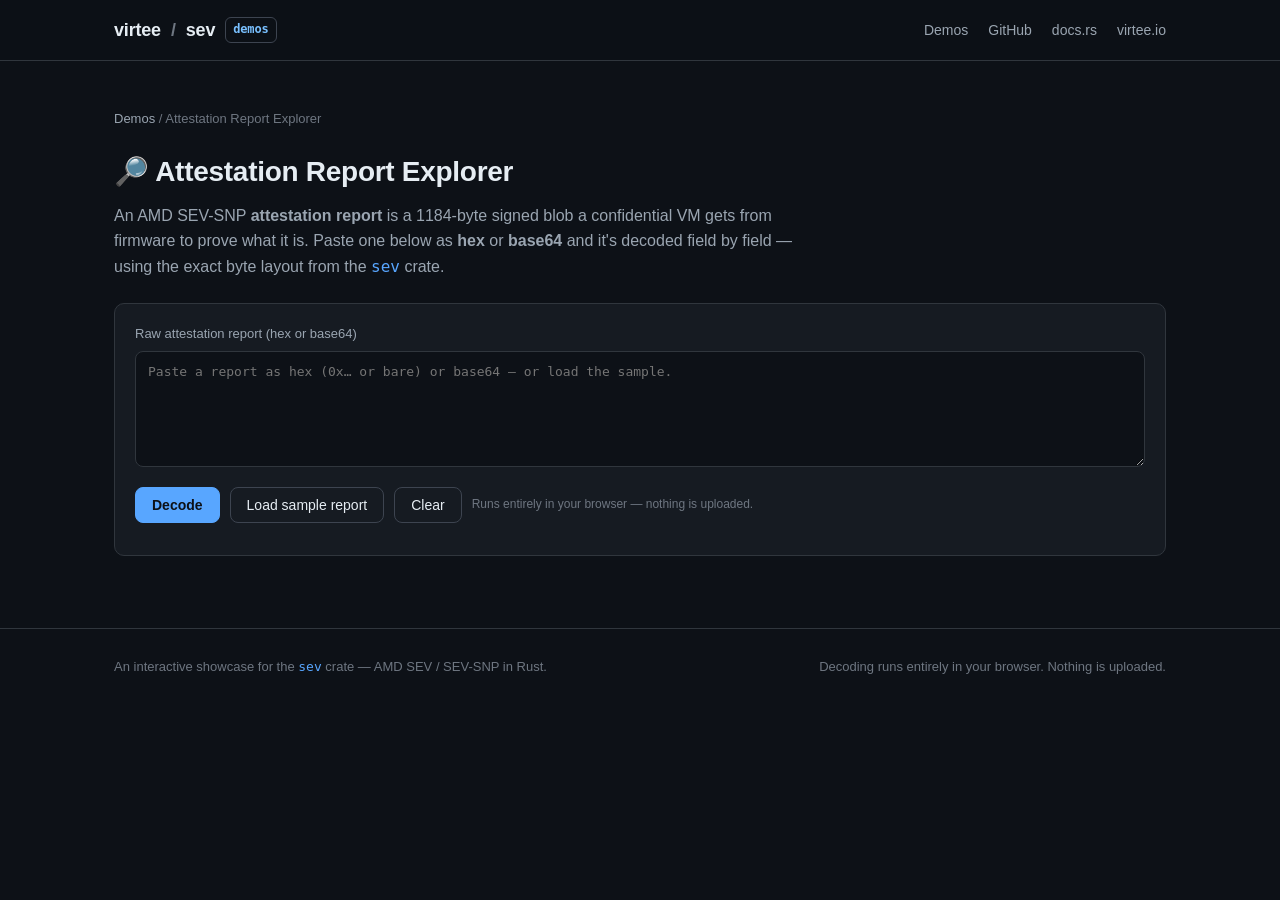
==== demos/attestation-explorer/index.html @ 141a54a8 "Add GitHub Pages site with attestation report explorer Scaffold an extensible static-site showcase f" ====
<!DOCTYPE html>
<html lang="en">
<head>
  <meta charset="utf-8" />
  <meta name="viewport" content="width=device-width, initial-scale=1" />
  <title>Attestation Report Explorer — virtee/sev</title>
  <meta name="description" content="Decode a raw AMD SEV-SNP attestation report in your browser — policy, TCB, measurement, and signing key." />
  <link rel="stylesheet" href="../../assets/css/site.css" />
  <link rel="stylesheet" href="./explorer.css" />
</head>
<body>
  <main class="site-main">
    <div class="crumb"><a href="../../index.html">Demos</a> / Attestation Report Explorer</div>

    <div class="explorer-head">
      <h1>🔎 Attestation Report Explorer</h1>
      <p>
        An AMD SEV-SNP <strong>attestation report</strong> is a 1184-byte signed blob a
        confidential VM gets from firmware to prove what it is. Paste one below as
        <strong>hex</strong> or <strong>base64</strong> and it's decoded field by field —
        using the exact byte layout from the
        <a href="https://github.com/virtee/sev"><code>sev</code></a> crate.
      </p>
    </div>

    <section class="panel">
      <label class="field-label" for="report-input">Raw attestation report (hex or base64)</label>
      <textarea id="report-input" rows="6" placeholder="Paste a report as hex (0x… or bare) or base64 — or load the sample."></textarea>
      <div class="toolbar">
        <button class="btn primary" id="parse-btn">Decode</button>
        <button class="btn" id="sample-btn">Load sample report</button>
        <button class="btn" id="clear-btn">Clear</button>
        <span class="hint">Runs entirely in your browser — nothing is uploaded.</span>
      </div>
      <div id="error" class="err" style="margin-top:12px"></div>
    </section>

    <div id="output"></div>
  </main>

  <script type="module" src="./explorer.js"></script>
</body>
</html>
---- assets/css/site.css ----
/* ===========================================================================
   virtee/sev interactive demos — shared stylesheet
   One design system for the landing page and every demo. Demos should only
   need demo-specific tweaks on top of this.
   =========================================================================== */

:root {
  /* palette */
  --bg:        #0d1117;
  --bg-elev:   #161b22;
  --bg-elev-2: #1c222b;
  --border:    #30363d;
  --border-hi: #3d4450;
  --text:      #e6edf3;
  --text-dim:  #9aa5b1;
  --text-mut:  #6e7681;
  --accent:    #58a6ff;
  --accent-2:  #79c0ff;
  --good:      #3fb950;
  --warn:      #d29922;
  --bad:       #f85149;
  --mono: ui-monospace, "SF Mono", "JetBrains Mono", "Fira Code", Menlo, Consolas, monospace;
  --sans: -apple-system, BlinkMacSystemFont, "Segoe UI", Roboto, Helvetica, Arial, sans-serif;
  --radius: 10px;
  --maxw: 1100px;
}

* { box-sizing: border-box; }

html { scroll-behavior: smooth; }

body {
  margin: 0;
  background: var(--bg);
  color: var(--text);
  font-family: var(--sans);
  line-height: 1.6;
  -webkit-font-smoothing: antialiased;
}

a { color: var(--accent); text-decoration: none; }
a:hover { text-decoration: underline; }

code, pre, .mono { font-family: var(--mono); }

/* ---- layout shell ---- */
.site-header {
  border-bottom: 1px solid var(--border);
  background: rgba(13, 17, 23, 0.85);
  backdrop-filter: blur(8px);
  position: sticky;
  top: 0;
  z-index: 10;
}
.site-header .inner,
.site-main,
.site-footer .inner {
  max-width: var(--maxw);
  margin: 0 auto;
  padding: 0 24px;
}
.site-header .inner {
  display: flex;
  align-items: center;
  gap: 18px;
  height: 60px;
}
.brand {
  font-weight: 700;
  font-size: 18px;
  color: var(--text);
  letter-spacing: -0.01em;
  display: flex;
  align-items: center;
  gap: 10px;
}
.brand .chip {
  font-family: var(--mono);
  font-size: 12px;
  color: var(--accent-2);
  border: 1px solid var(--border-hi);
  border-radius: 6px;
  padding: 2px 7px;
}
.site-header nav { margin-left: auto; display: flex; gap: 20px; font-size: 14px; }
.site-header nav a { color: var(--text-dim); }
.site-header nav a:hover { color: var(--text); text-decoration: none; }

.site-main { padding-top: 48px; padding-bottom: 72px; }

.site-footer {
  border-top: 1px solid var(--border);
  color: var(--text-mut);
  font-size: 13px;
  padding: 28px 0;
}
.site-footer .inner { display: flex; flex-wrap: wrap; gap: 16px; justify-content: space-between; }

/* ---- hero ---- */
.hero { margin-bottom: 56px; }
.hero h1 {
  font-size: clamp(32px, 5vw, 46px);
  line-height: 1.1;
  letter-spacing: -0.02em;
  margin: 0 0 16px;
}
.hero h1 .grad {
  background: linear-gradient(92deg, var(--accent) 0%, #a371f7 100%);
  -webkit-background-clip: text;
  background-clip: text;
  color: transparent;
}
.hero p.lead {
  font-size: 18px;
  color: var(--text-dim);
  max-width: 680px;
  margin: 0 0 24px;
}
.hero .cta { display: flex; gap: 12px; flex-wrap: wrap; }

/* ---- buttons ---- */
.btn {
  display: inline-flex;
  align-items: center;
  gap: 8px;
  font-family: var(--sans);
  font-size: 14px;
  font-weight: 500;
  padding: 9px 16px;
  border-radius: 8px;
  border: 1px solid var(--border-hi);
  background: var(--bg-elev);
  color: var(--text);
  cursor: pointer;
  transition: border-color .15s, background .15s;
}
.btn:hover { border-color: var(--accent); text-decoration: none; }
.btn.primary { background: var(--accent); border-color: var(--accent); color: #0d1117; font-weight: 600; }
.btn.primary:hover { background: var(--accent-2); }

/* ---- section heading ---- */
.section-head { margin: 0 0 24px; }
.section-head h2 { font-size: 24px; margin: 0 0 6px; letter-spacing: -0.01em; }
.section-head p { color: var(--text-dim); margin: 0; }

/* ---- demo card grid ---- */
.demo-grid {
  display: grid;
  grid-template-columns: repeat(auto-fill, minmax(300px, 1fr));
  gap: 18px;
}
.demo-card {
  position: relative;
  display: flex;
  flex-direction: column;
  border: 1px solid var(--border);
  border-radius: var(--radius);
  background: var(--bg-elev);
  padding: 22px;
  transition: border-color .15s, transform .15s;
}
.demo-card.live:hover { border-color: var(--accent); transform: translateY(-2px); }
.demo-card.live { cursor: pointer; }
.demo-card.soon { opacity: 0.62; }
.demo-card .icon { font-size: 26px; margin-bottom: 12px; }
.demo-card h3 { margin: 0 0 8px; font-size: 17px; }
.demo-card p { margin: 0 0 16px; color: var(--text-dim); font-size: 14px; flex: 1; }
.demo-card .tag {
  position: absolute; top: 16px; right: 16px;
  font-size: 11px; font-family: var(--mono);
  padding: 3px 8px; border-radius: 20px;
  border: 1px solid var(--border-hi); color: var(--text-mut);
}
.demo-card.live .tag  { color: var(--good); border-color: rgba(63,185,80,.4); }
.demo-card .card-link { font-size: 13px; color: var(--accent); font-weight: 500; }
.demo-card a::after { content: ""; position: absolute; inset: 0; }

/* ---- generic panels used inside demos ---- */
.panel {
  border: 1px solid var(--border);
  border-radius: var(--radius);
  background: var(--bg-elev);
  padding: 20px;
}
.panel + .panel { margin-top: 18px; }

label.field-label { display: block; font-size: 13px; color: var(--text-dim); margin-bottom: 6px; }

textarea, input[type=text] {
  width: 100%;
  background: var(--bg);
  border: 1px solid var(--border);
  border-radius: 8px;
  color: var(--text);
  font-family: var(--mono);
  font-size: 13px;
  padding: 12px;
  resize: vertical;
}
textarea:focus, input:focus { outline: none; border-color: var(--accent); }

.toolbar { display: flex; gap: 10px; flex-wrap: wrap; margin-top: 12px; align-items: center; }

.hint { font-size: 12px; color: var(--text-mut); }
.err  { color: var(--bad); font-size: 13px; font-family: var(--mono); }

/* breadcrumb for demo pages */
.crumb { font-size: 13px; color: var(--text-mut); margin-bottom: 20px; }
.crumb a { color: var(--text-dim); }
---- demos/attestation-explorer/explorer.css ----
/* Attestation explorer — demo-specific styling on top of site.css */

.explorer-head h1 { font-size: 28px; margin: 0 0 8px; letter-spacing: -0.01em; }
.explorer-head p { color: var(--text-dim); margin: 0 0 24px; max-width: 720px; }

.result-groups {
  display: grid;
  grid-template-columns: repeat(auto-fit, minmax(340px, 1fr));
  gap: 18px;
  margin-top: 24px;
}
.group {
  border: 1px solid var(--border);
  border-radius: var(--radius);
  background: var(--bg-elev);
  overflow: hidden;
}
.group > h3 {
  margin: 0;
  font-size: 14px;
  padding: 12px 16px;
  border-bottom: 1px solid var(--border);
  background: var(--bg-elev-2);
  color: var(--text);
  display: flex;
  align-items: center;
  gap: 8px;
}
.group > h3 .badge {
  margin-left: auto;
  font-family: var(--mono);
  font-size: 11px;
  font-weight: 400;
  color: var(--accent-2);
  border: 1px solid var(--border-hi);
  border-radius: 20px;
  padding: 2px 8px;
}

/* key/value rows */
.kv { display: grid; grid-template-columns: 150px 1fr; }
.kv > div { padding: 8px 16px; border-bottom: 1px solid var(--border); font-size: 13px; }
.kv > div:nth-child(odd) { color: var(--text-dim); }
.kv > div:nth-child(even) { font-family: var(--mono); word-break: break-word; }
.kv > div:nth-last-child(-n+2) { border-bottom: none; }

/* flag chips */
.flags { display: flex; flex-wrap: wrap; gap: 6px; padding: 12px 16px; }
.flag {
  font-size: 12px; font-family: var(--mono);
  padding: 3px 9px; border-radius: 20px;
  border: 1px solid var(--border-hi);
}
.flag.on  { color: var(--good); border-color: rgba(63,185,80,.4);  background: rgba(63,185,80,.08); }
.flag.off { color: var(--text-mut); }
.flag .v { opacity: .7; }

/* hex blocks with copy */
.hexblock { padding: 12px 16px; }
.hexblock .hexrow { display: flex; align-items: center; gap: 10px; }
.hex {
  font-family: var(--mono); font-size: 12px; color: var(--accent-2);
  background: var(--bg); border: 1px solid var(--border); border-radius: 6px;
  padding: 8px 10px; word-break: break-all; line-height: 1.5; flex: 1;
}
.copy {
  flex: none; cursor: pointer; font-size: 11px; color: var(--text-dim);
  border: 1px solid var(--border-hi); background: var(--bg-elev); border-radius: 6px;
  padding: 5px 9px;
}
.copy:hover { color: var(--text); border-color: var(--accent); }
.copy.done { color: var(--good); border-color: rgba(63,185,80,.4); }

/* TCB comparison table */
.tcb-table { width: 100%; border-collapse: collapse; font-size: 13px; }
.tcb-table th, .tcb-table td { padding: 8px 12px; text-align: center; border-bottom: 1px solid var(--border); }
.tcb-table th { color: var(--text-dim); font-weight: 500; background: var(--bg-elev-2); }
.tcb-table td:first-child, .tcb-table th:first-child { text-align: left; color: var(--text-dim); }
.tcb-table td { font-family: var(--mono); }
.tcb-table tr:last-child td { border-bottom: none; }

.group.span-all { grid-column: 1 / -1; }

.summary-banner {
  display: flex; flex-wrap: wrap; gap: 10px; align-items: center;
  margin-top: 8px; margin-bottom: 4px;
}
.summary-banner .pill {
  font-family: var(--mono); font-size: 12px;
  padding: 4px 11px; border-radius: 20px;
  border: 1px solid var(--border-hi); color: var(--text-dim);
}
.summary-banner .pill b { color: var(--text); font-weight: 600; }
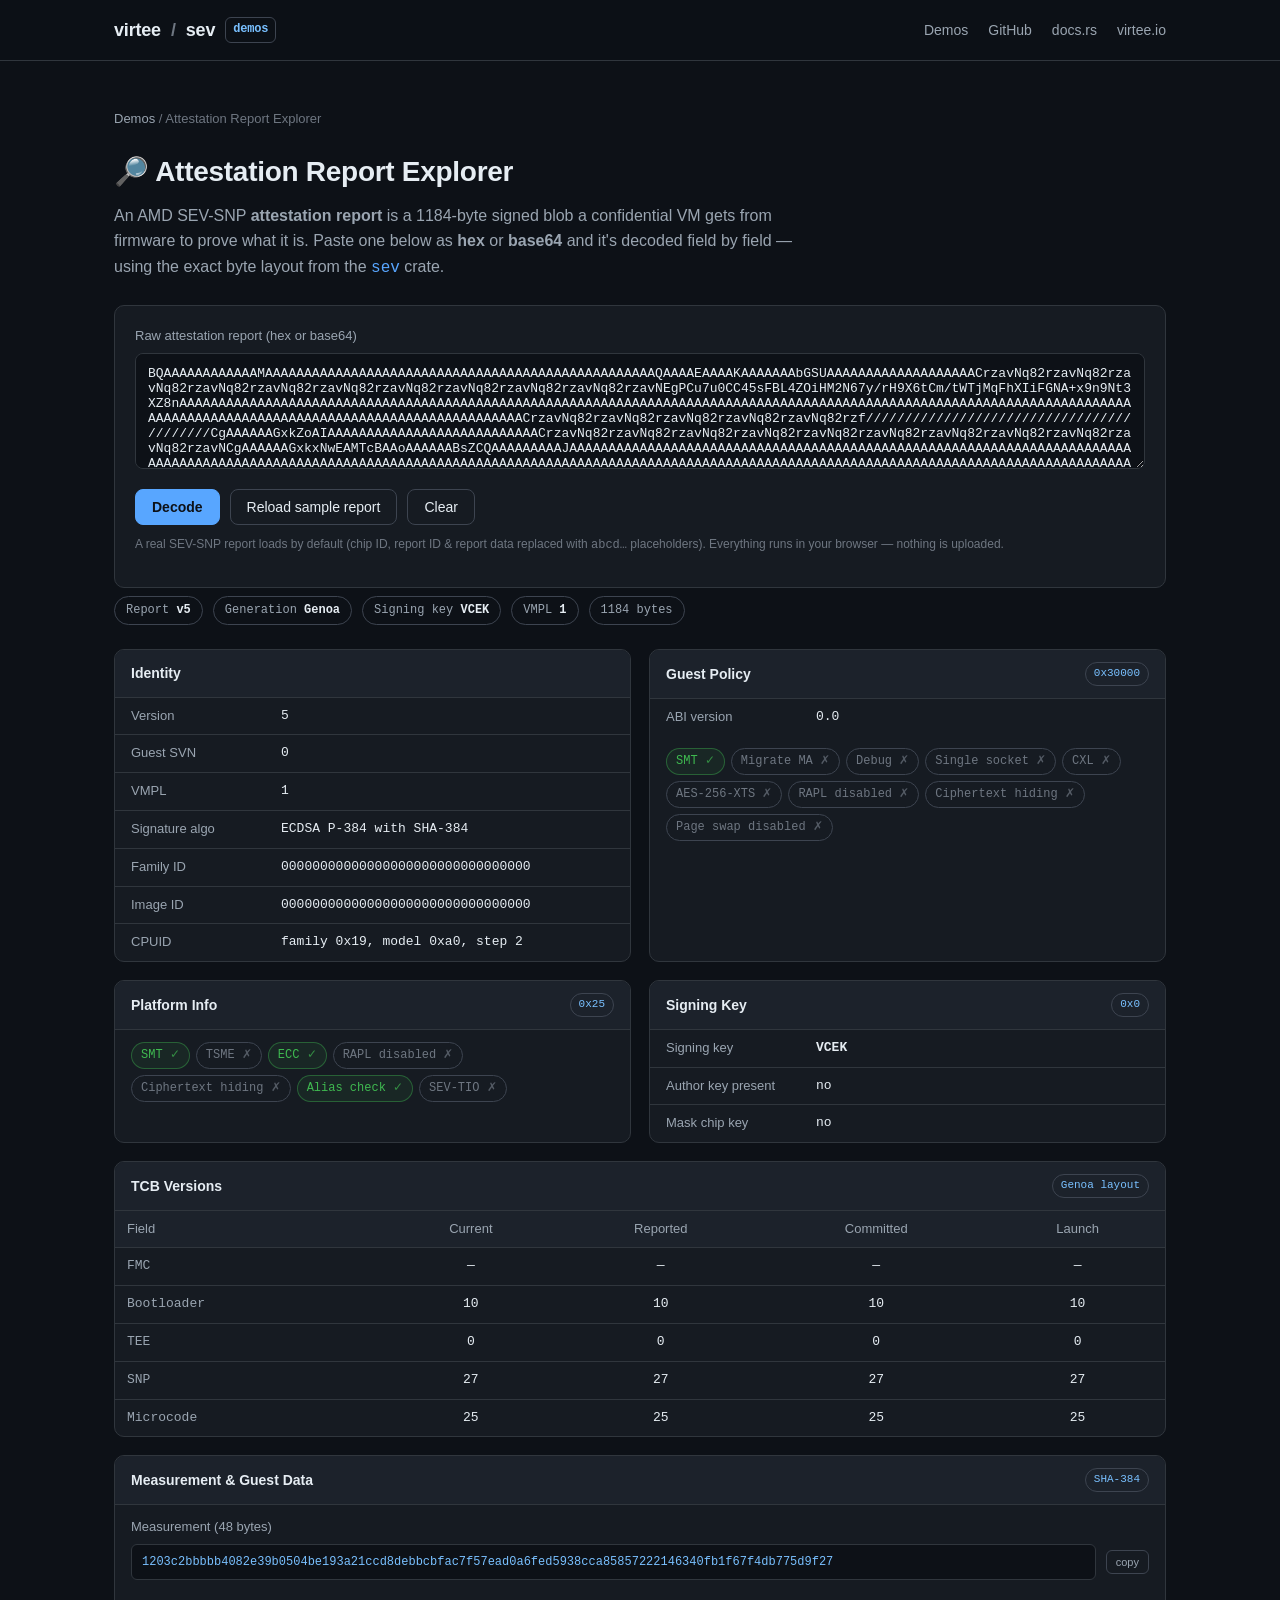
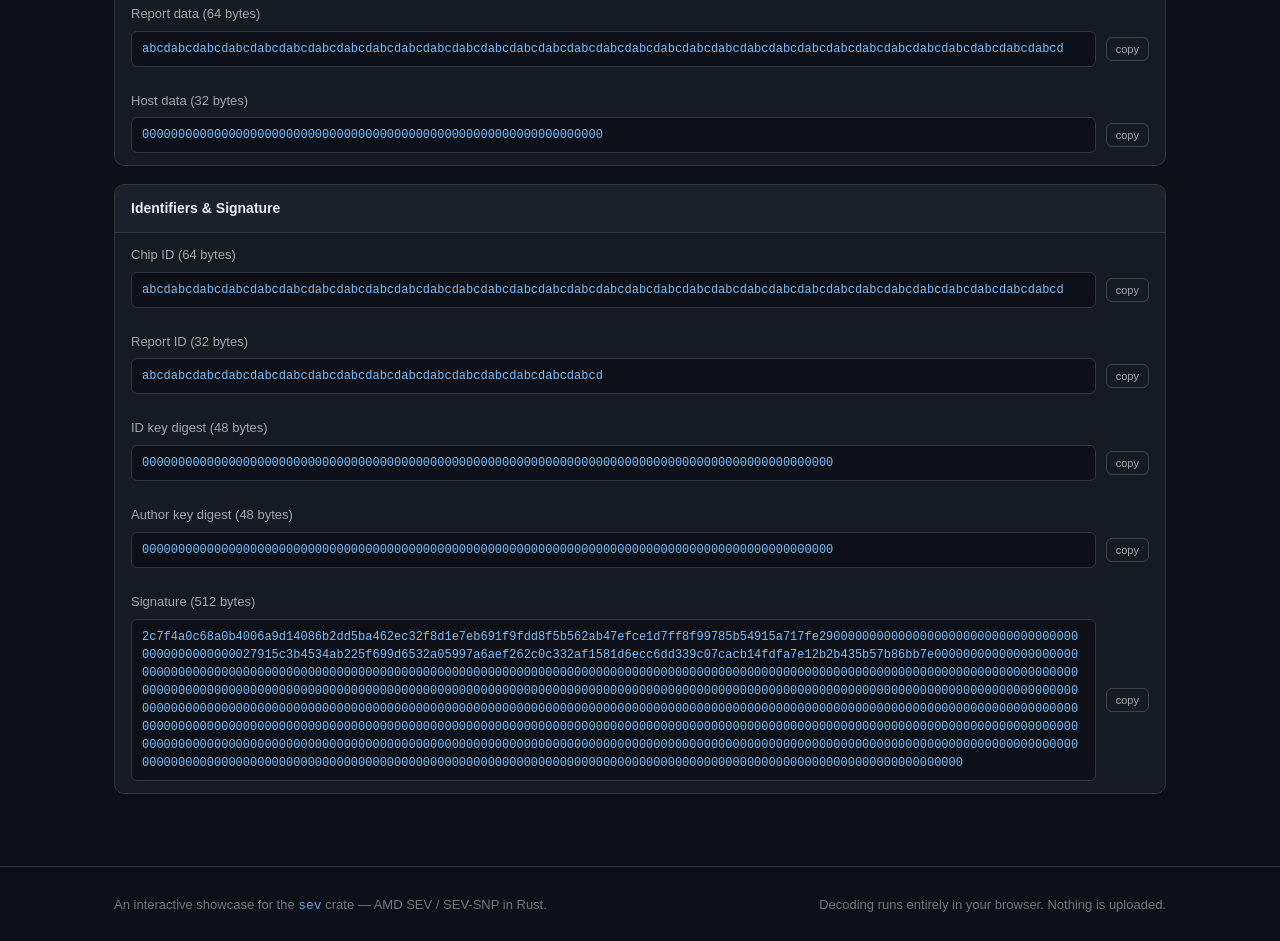
==== commit 0d89a9a4: "Load a real (sanitized) report by default in the explorer Replace the synthetic sample with a real V" ====
--- a/demos/attestation-explorer/index.html
+++ b/demos/attestation-explorer/index.html
@@ -28,9 +28,9 @@
       <textarea id="report-input" rows="6" placeholder="Paste a report as hex (0x… or bare) or base64 — or load the sample."></textarea>
       <div class="toolbar">
         <button class="btn primary" id="parse-btn">Decode</button>
-        <button class="btn" id="sample-btn">Load sample report</button>
+        <button class="btn" id="sample-btn">Reload sample report</button>
         <button class="btn" id="clear-btn">Clear</button>
-        <span class="hint">Runs entirely in your browser — nothing is uploaded.</span>
+        <span class="hint">A real SEV-SNP report loads by default (chip ID, report ID &amp; report data replaced with <code>abcd…</code> placeholders). Everything runs in your browser — nothing is uploaded.</span>
       </div>
       <div id="error" class="err" style="margin-top:12px"></div>
     </section>
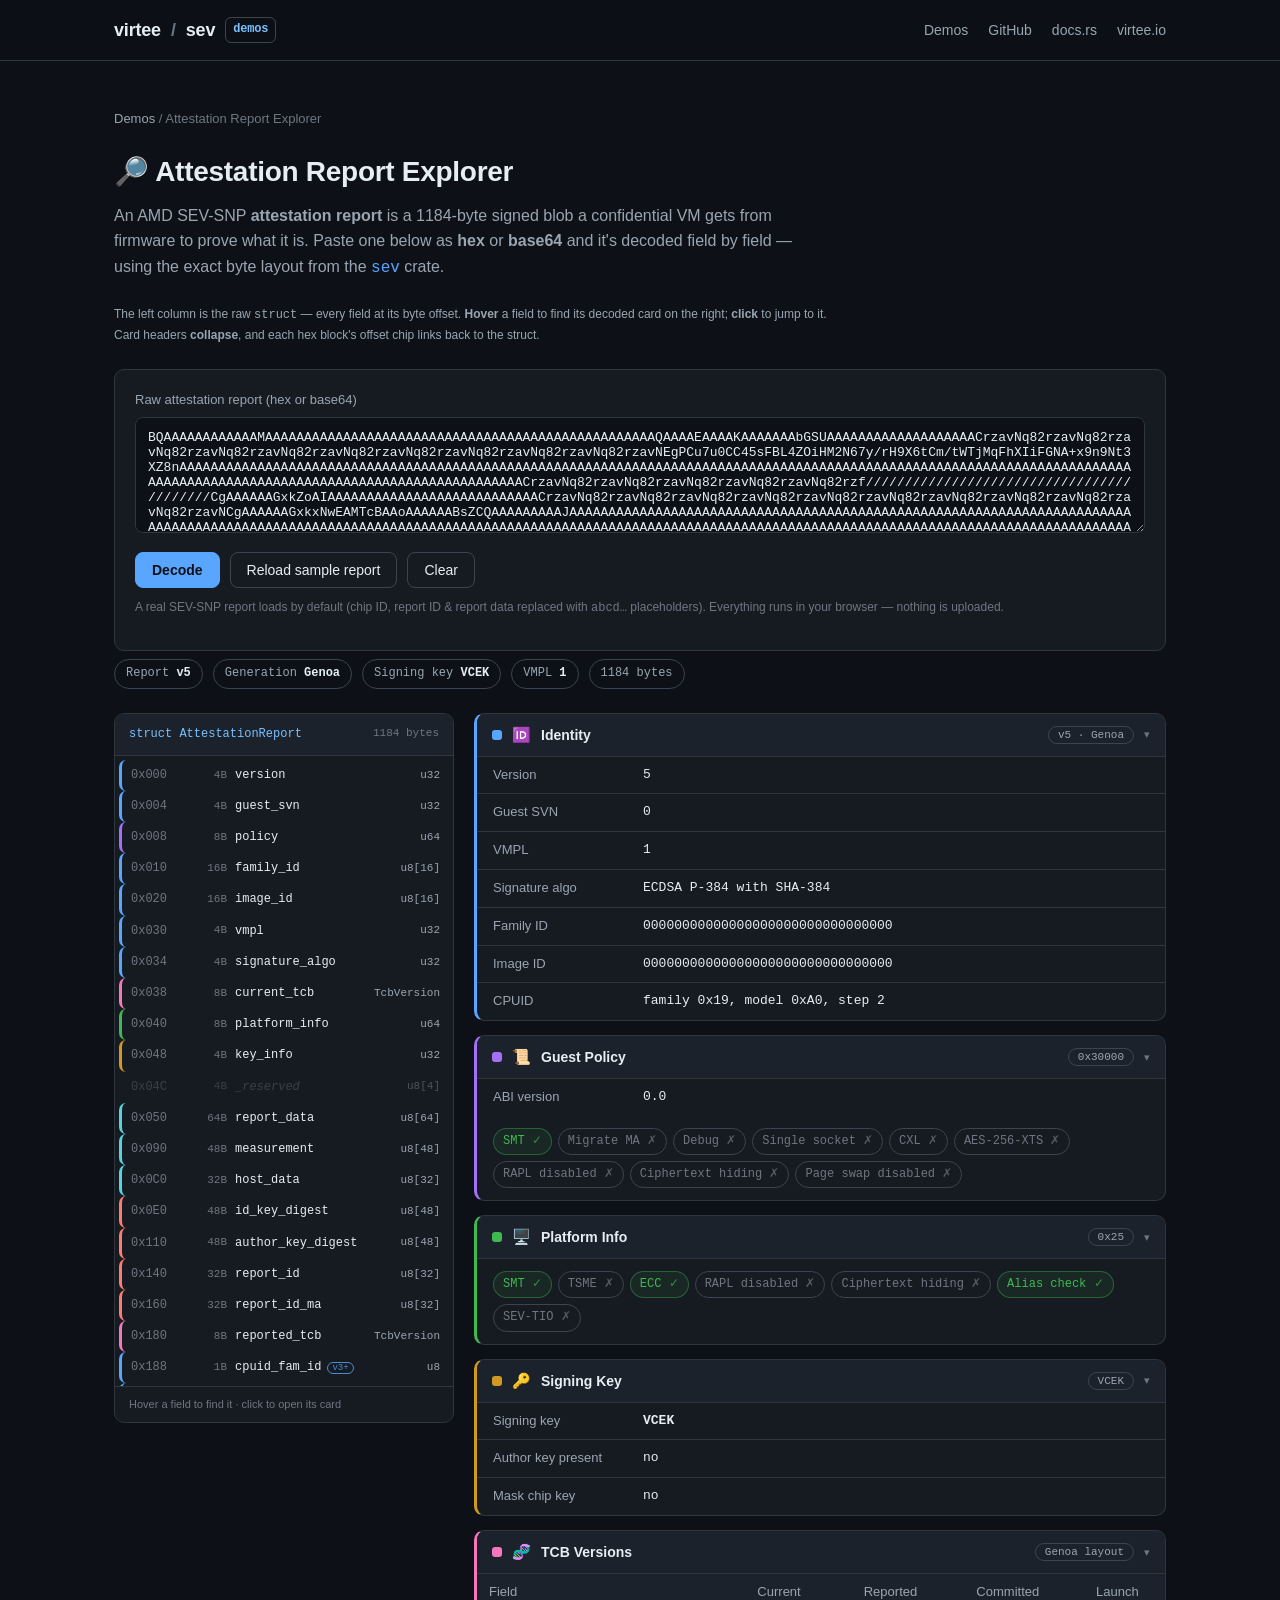
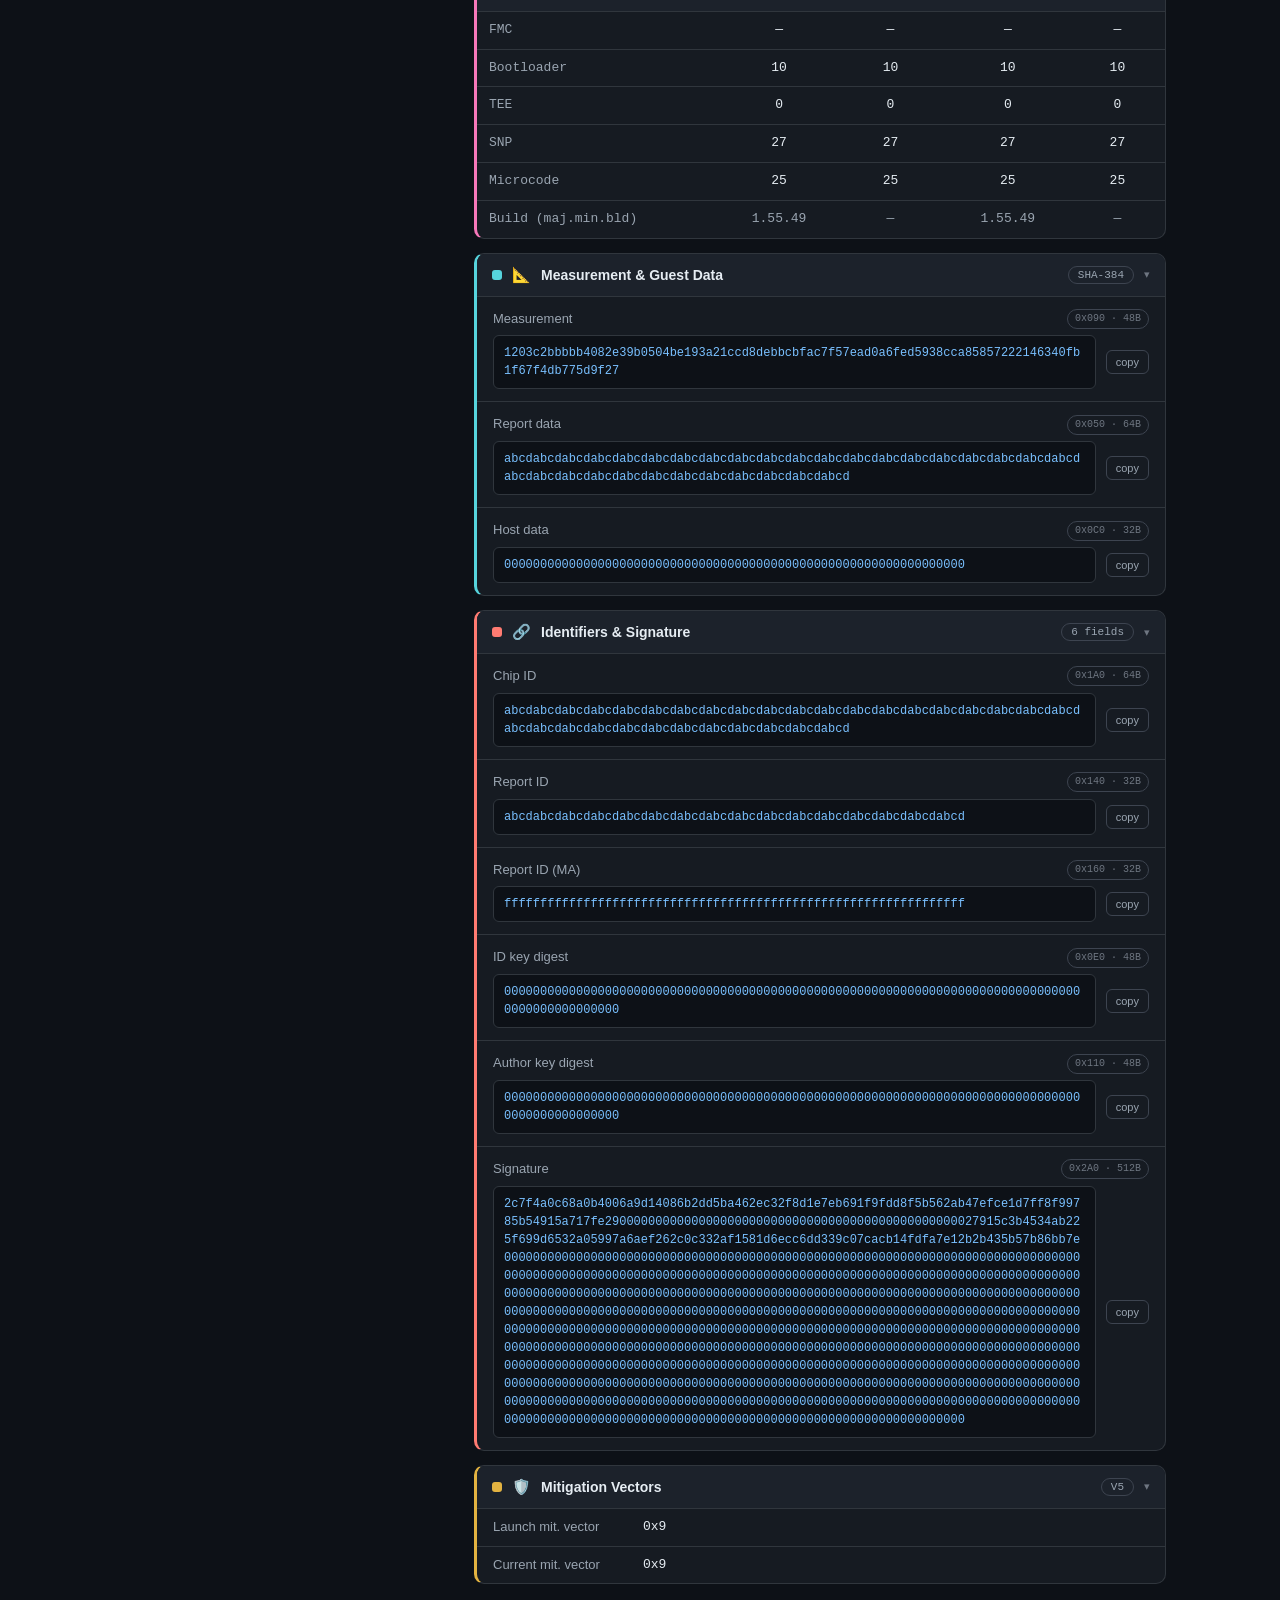
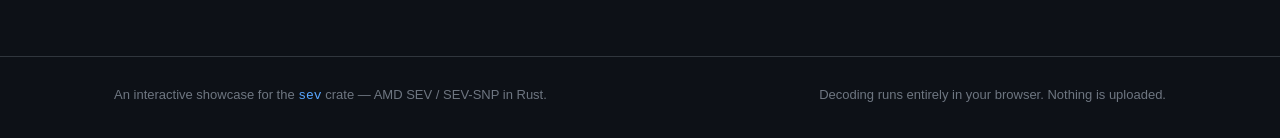
==== commit 2c141083: "Link the decode to the report struct with a two-pane explorer Reframe the explorer around the byte s" ====
--- a/demos/attestation-explorer/index.html
+++ b/demos/attestation-explorer/index.html
@@ -21,6 +21,12 @@
         using the exact byte layout from the
         <a href="https://github.com/virtee/sev"><code>sev</code></a> crate.
       </p>
+      <p class="hint" style="max-width:720px">
+        The left column is the raw <code>struct</code> — every field at its byte offset.
+        <strong>Hover</strong> a field to find its decoded card on the right;
+        <strong>click</strong> to jump to it. Card headers <strong>collapse</strong>, and each
+        hex block's offset chip links back to the struct.
+      </p>
     </div>
 
     <section class="panel">
--- a/demos/attestation-explorer/explorer.css
+++ b/demos/attestation-explorer/explorer.css
@@ -3,48 +3,124 @@
 .explorer-head h1 { font-size: 28px; margin: 0 0 8px; letter-spacing: -0.01em; }
 .explorer-head p { color: var(--text-dim); margin: 0 0 24px; max-width: 720px; }
 
-.result-groups {
+/* ---- per-group color key (shared by struct map + cards) ------------------ */
+[data-group="identity"]   { --g: #58a6ff; }
+[data-group="policy"]     { --g: #a371f7; }
+[data-group="platform"]   { --g: #3fb950; }
+[data-group="key"]        { --g: #d29922; }
+[data-group="tcb"]        { --g: #f778ba; }
+[data-group="data"]       { --g: #56d4dd; }
+[data-group="ids"]        { --g: #ff7b72; }
+[data-group="mitigation"] { --g: #e3b341; }
+
+/* ===========================================================================
+   Two-pane dissection: struct map (left) linked to decoded cards (right)
+   =========================================================================== */
+.dissect {
   display: grid;
-  grid-template-columns: repeat(auto-fit, minmax(340px, 1fr));
-  gap: 18px;
+  grid-template-columns: 340px 1fr;
+  gap: 20px;
   margin-top: 24px;
+  align-items: start;
 }
-.group {
+@media (max-width: 860px) {
+  .dissect { grid-template-columns: 1fr; }
+  .struct-map { position: static !important; }
+}
+
+/* ---- left: struct map ---- */
+.struct-map {
+  position: sticky;
+  top: 76px;
   border: 1px solid var(--border);
   border-radius: var(--radius);
   background: var(--bg-elev);
   overflow: hidden;
 }
-.group > h3 {
-  margin: 0;
-  font-size: 14px;
-  padding: 12px 16px;
-  border-bottom: 1px solid var(--border);
+.struct-head {
+  display: flex; justify-content: space-between; align-items: center;
+  padding: 11px 14px; border-bottom: 1px solid var(--border);
   background: var(--bg-elev-2);
-  color: var(--text);
-  display: flex;
+}
+.struct-head code { font-size: 12px; color: var(--accent-2); }
+.struct-head span { font-size: 11px; color: var(--text-mut); font-family: var(--mono); }
+
+.struct-rows { list-style: none; margin: 0; padding: 4px; max-height: 70vh; overflow-y: auto; }
+.srow {
+  display: grid;
+  grid-template-columns: 54px 34px 1fr auto;
   align-items: center;
   gap: 8px;
+  padding: 6px 9px;
+  border-radius: 7px;
+  border-left: 3px solid transparent;
+  font-size: 12px;
+  cursor: default;
+  transition: background .12s, border-color .12s;
 }
-.group > h3 .badge {
-  margin-left: auto;
-  font-family: var(--mono);
-  font-size: 11px;
-  font-weight: 400;
-  color: var(--accent-2);
-  border: 1px solid var(--border-hi);
-  border-radius: 20px;
-  padding: 2px 8px;
+.srow[data-group] { cursor: pointer; border-left-color: var(--g); }
+.srow .off  { font-family: var(--mono); color: var(--text-mut); }
+.srow .sz   { font-family: var(--mono); color: var(--text-mut); text-align: right; font-size: 11px; }
+.srow .fname{ font-family: var(--mono); color: var(--text); white-space: nowrap; overflow: hidden; text-overflow: ellipsis; }
+.srow .ftype{ font-family: var(--mono); color: var(--text-dim); font-size: 11px; }
+.srow .vtag {
+  margin-left: 6px; font-size: 9px; color: var(--g);
+  border: 1px solid var(--g); border-radius: 10px; padding: 0 4px; opacity: .8;
+}
+.srow.reserved { opacity: .4; }
+.srow.reserved .fname { color: var(--text-mut); font-style: italic; }
+.srow[data-group]:hover,
+.srow.hl {
+  background: color-mix(in srgb, var(--g) 16%, transparent);
+  border-left-color: var(--g);
 }
 
-/* key/value rows */
+.struct-foot { padding: 9px 14px; border-top: 1px solid var(--border); font-size: 11px; color: var(--text-mut); }
+
+/* ---- right: cards column ---- */
+.cards { display: flex; flex-direction: column; gap: 14px; }
+
+.group {
+  border: 1px solid var(--border);
+  border-left: 3px solid var(--g, var(--border));
+  border-radius: var(--radius);
+  background: var(--bg-elev);
+  overflow: hidden;
+  scroll-margin-top: 76px;
+  transition: border-color .12s, box-shadow .12s;
+}
+.group.hl { box-shadow: 0 0 0 1px var(--g), 0 0 18px -6px var(--g); }
+
+.group-head {
+  width: 100%;
+  display: flex; align-items: center; gap: 10px;
+  padding: 12px 15px;
+  background: var(--bg-elev-2);
+  border: none; border-bottom: 1px solid var(--border);
+  color: var(--text); font-family: var(--sans); font-size: 14px; text-align: left;
+  cursor: pointer;
+}
+.group-head:hover { background: #20262f; }
+.group-head .swatch { width: 10px; height: 10px; border-radius: 3px; background: var(--g); flex: none; }
+.group-head .g-icon { font-size: 15px; }
+.group-head .g-title { font-weight: 600; }
+.group-head .g-summary {
+  margin-left: auto; font-family: var(--mono); font-size: 11px; color: var(--text-dim);
+  border: 1px solid var(--border-hi); border-radius: 20px; padding: 2px 9px;
+}
+.group-head .chevron { color: var(--text-mut); transition: transform .15s; font-size: 11px; }
+.group.collapsed .chevron { transform: rotate(-90deg); }
+.group.collapsed .group-body { display: none; }
+.group.collapsed .group-head { border-bottom: none; }
+
+/* ---- key/value rows ---- */
 .kv { display: grid; grid-template-columns: 150px 1fr; }
 .kv > div { padding: 8px 16px; border-bottom: 1px solid var(--border); font-size: 13px; }
 .kv > div:nth-child(odd) { color: var(--text-dim); }
 .kv > div:nth-child(even) { font-family: var(--mono); word-break: break-word; }
 .kv > div:nth-last-child(-n+2) { border-bottom: none; }
 
-/* flag chips */
+/* ---- flag chips ---- */
 .flags { display: flex; flex-wrap: wrap; gap: 6px; padding: 12px 16px; }
 .flag {
   font-size: 12px; font-family: var(--mono);
@@ -55,8 +131,16 @@
 .flag.off { color: var(--text-mut); }
 .flag .v { opacity: .7; }
 
-/* hex blocks with copy */
-.hexblock { padding: 12px 16px; }
+/* ---- hex blocks with copy ---- */
+.hexblock { padding: 12px 16px; border-bottom: 1px solid var(--border); }
+.hexblock:last-child { border-bottom: none; }
+.hexblock-head { display: flex; align-items: center; justify-content: space-between; margin-bottom: 6px; }
+.hexblock .field-label { margin: 0; }
+.off-chip {
+  font-family: var(--mono); font-size: 10px; color: var(--text-mut);
+  border: 1px solid var(--border-hi); border-radius: 20px; padding: 1px 7px; cursor: pointer;
+}
+.off-chip:hover { color: var(--accent); border-color: var(--accent); }
 .hexblock .hexrow { display: flex; align-items: center; gap: 10px; }
 .hex {
   font-family: var(--mono); font-size: 12px; color: var(--accent-2);
@@ -71,16 +155,16 @@
 .copy:hover { color: var(--text); border-color: var(--accent); }
 .copy.done { color: var(--good); border-color: rgba(63,185,80,.4); }
 
-/* TCB comparison table */
+/* ---- TCB comparison table ---- */
 .tcb-table { width: 100%; border-collapse: collapse; font-size: 13px; }
 .tcb-table th, .tcb-table td { padding: 8px 12px; text-align: center; border-bottom: 1px solid var(--border); }
 .tcb-table th { color: var(--text-dim); font-weight: 500; background: var(--bg-elev-2); }
 .tcb-table td:first-child, .tcb-table th:first-child { text-align: left; color: var(--text-dim); }
 .tcb-table td { font-family: var(--mono); }
 .tcb-table tr:last-child td { border-bottom: none; }
+.tcb-table .build-row td { color: var(--text-dim); }
 
-.group.span-all { grid-column: 1 / -1; }
-
+/* ---- summary banner ---- */
 .summary-banner {
   display: flex; flex-wrap: wrap; gap: 10px; align-items: center;
   margin-top: 8px; margin-bottom: 4px;
@@ -91,3 +175,10 @@
   border: 1px solid var(--border-hi); color: var(--text-dim);
 }
 .summary-banner .pill b { color: var(--text); font-weight: 600; }
+
+/* ---- flash when a card/row is targeted via a link ---- */
+@keyframes flashpulse {
+  0%   { box-shadow: 0 0 0 2px var(--g, var(--accent)); }
+  100% { box-shadow: 0 0 0 1px transparent; }
+}
+.flash { animation: flashpulse .9s ease-out; }
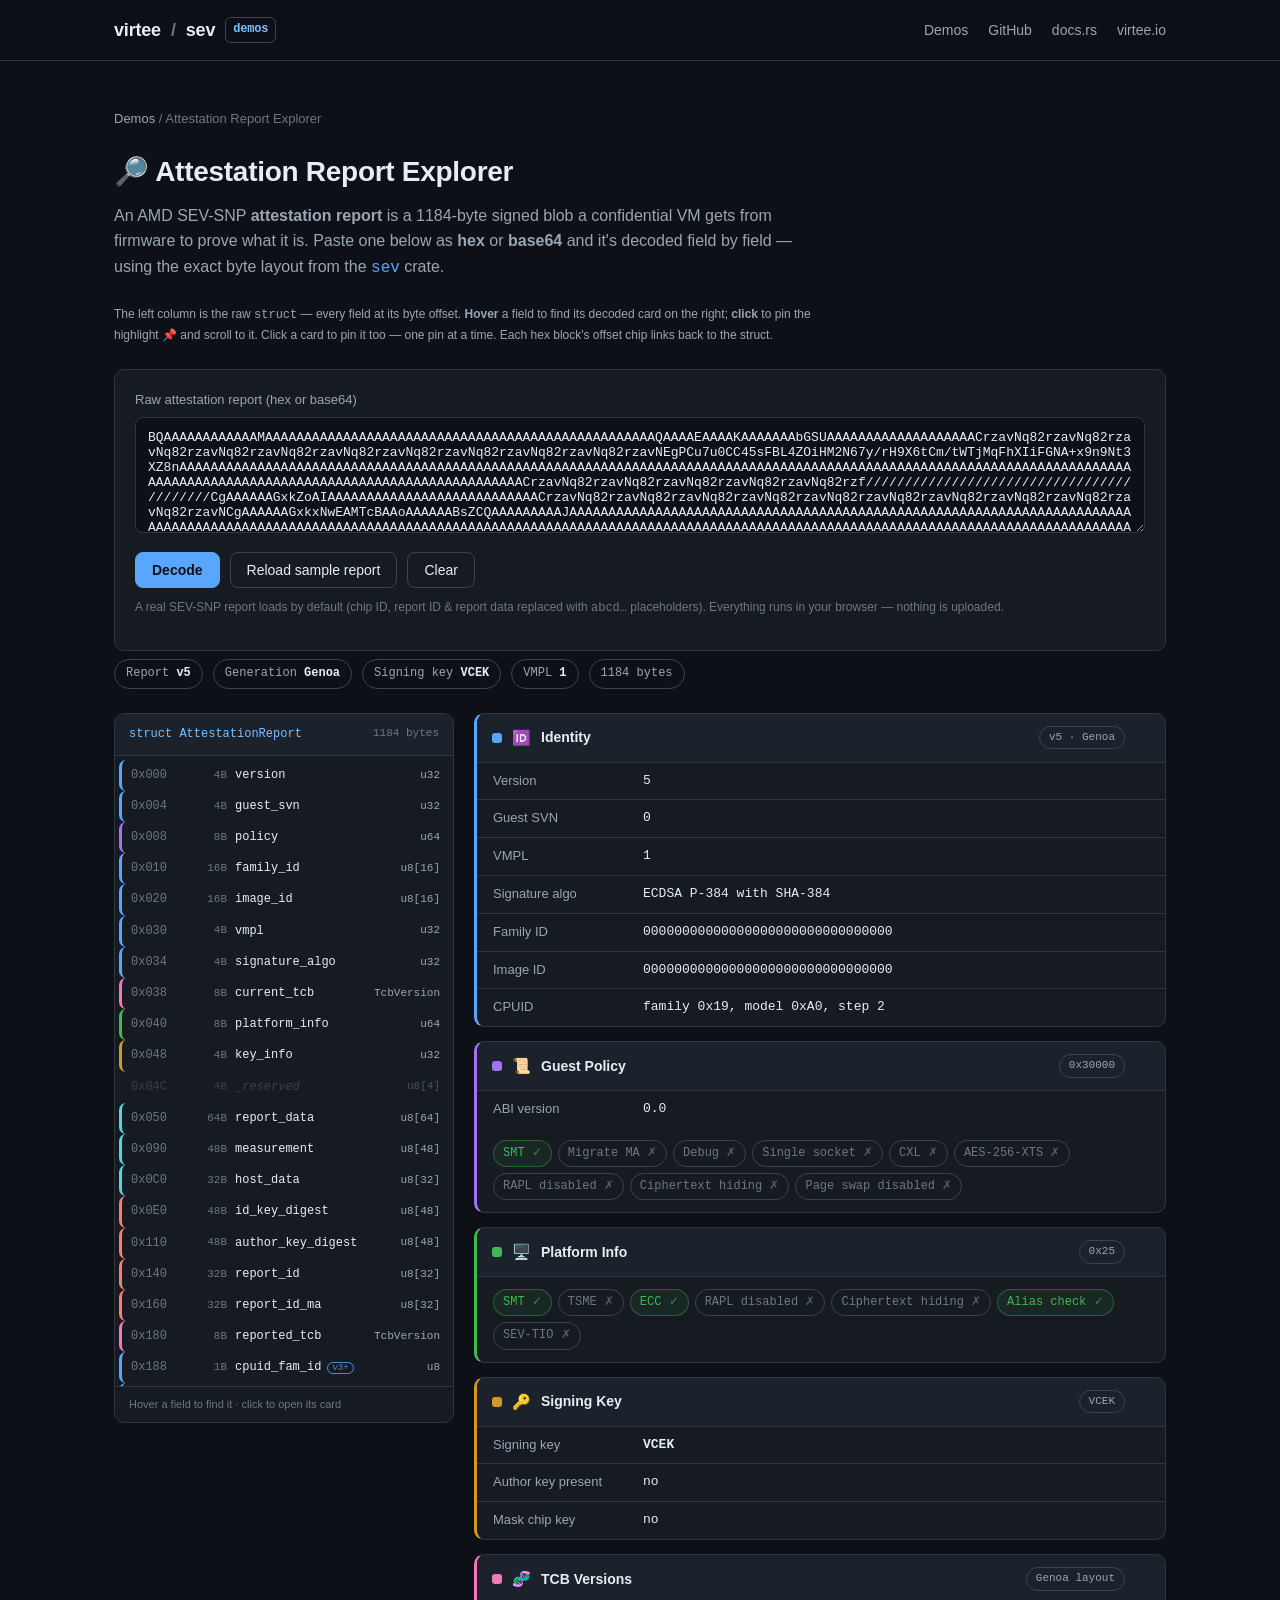
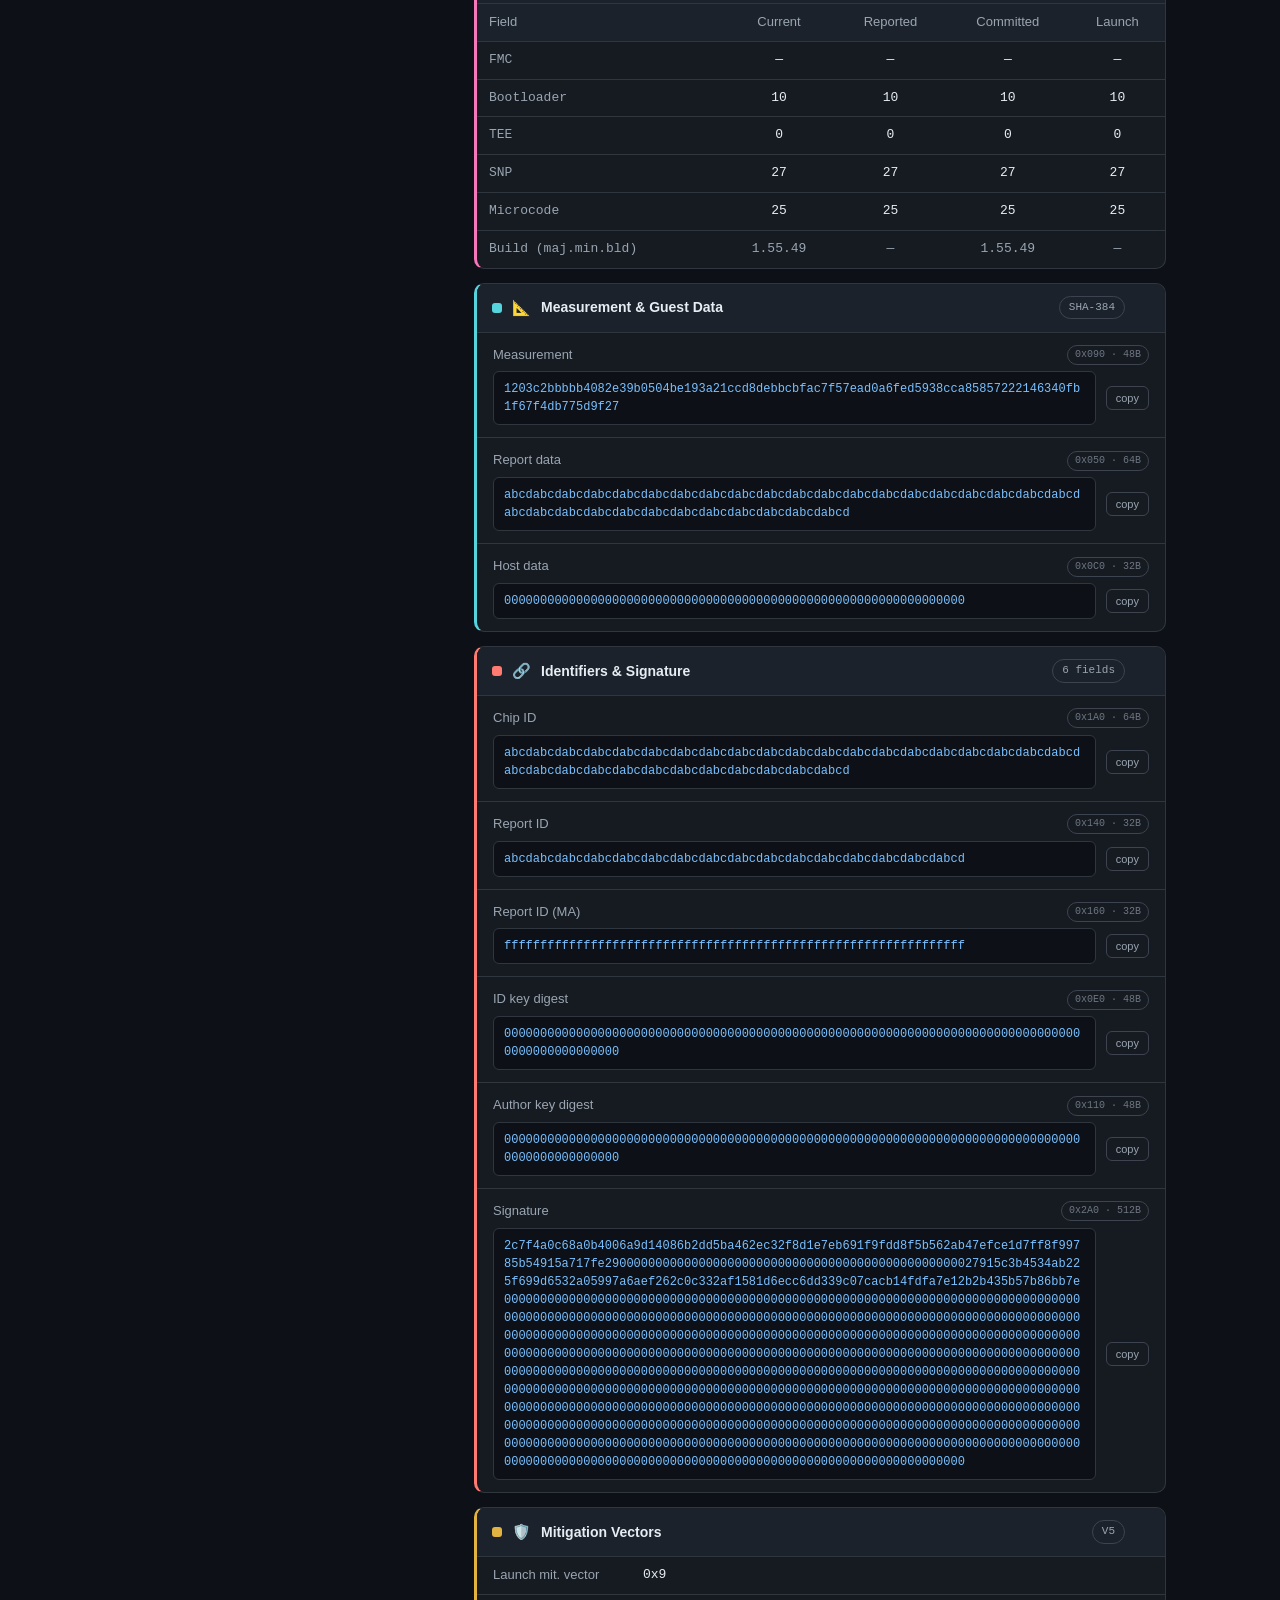
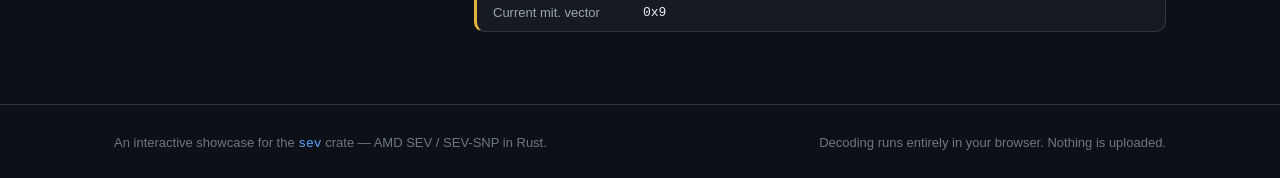
==== commit f1bf6678: "Replace collapse with single-pin highlight linking the two panes Clicking now pins a group's highlig" ====
--- a/demos/attestation-explorer/index.html
+++ b/demos/attestation-explorer/index.html
@@ -24,8 +24,8 @@
       <p class="hint" style="max-width:720px">
         The left column is the raw <code>struct</code> — every field at its byte offset.
         <strong>Hover</strong> a field to find its decoded card on the right;
-        <strong>click</strong> to jump to it. Card headers <strong>collapse</strong>, and each
-        hex block's offset chip links back to the struct.
+        <strong>click</strong> to pin the highlight 📌 and scroll to it. Click a card to pin it too
+        — one pin at a time. Each hex block's offset chip links back to the struct.
       </p>
     </div>
 
--- a/demos/attestation-explorer/explorer.css
+++ b/demos/attestation-explorer/explorer.css
@@ -74,6 +74,11 @@
   background: color-mix(in srgb, var(--g) 16%, transparent);
   border-left-color: var(--g);
 }
+.srow.pinned {
+  background: color-mix(in srgb, var(--g) 28%, transparent);
+  border-left-color: var(--g);
+  box-shadow: inset 0 0 0 1px color-mix(in srgb, var(--g) 50%, transparent);
+}
 
 .struct-foot { padding: 9px 14px; border-top: 1px solid var(--border); font-size: 11px; color: var(--text-mut); }
 
@@ -87,9 +92,16 @@
   background: var(--bg-elev);
   overflow: hidden;
   scroll-margin-top: 76px;
+  cursor: pointer;
   transition: border-color .12s, box-shadow .12s;
 }
+.group:focus { outline: none; }
+/* hover preview: soft glow */
 .group.hl { box-shadow: 0 0 0 1px var(--g), 0 0 18px -6px var(--g); }
+/* pinned: stronger, persistent ring + tinted header */
+.group.pinned { box-shadow: 0 0 0 2px var(--g), 0 0 22px -4px var(--g); }
+.group.pinned .group-head { background: color-mix(in srgb, var(--g) 14%, var(--bg-elev-2)); }
+.group.pinned .pin-dot { opacity: 1; }
 
 .group-head {
   width: 100%;
@@ -98,9 +110,8 @@
   background: var(--bg-elev-2);
   border: none; border-bottom: 1px solid var(--border);
   color: var(--text); font-family: var(--sans); font-size: 14px; text-align: left;
-  cursor: pointer;
 }
-.group-head:hover { background: #20262f; }
+.group:hover .group-head { background: #20262f; }
 .group-head .swatch { width: 10px; height: 10px; border-radius: 3px; background: var(--g); flex: none; }
 .group-head .g-icon { font-size: 15px; }
 .group-head .g-title { font-weight: 600; }
@@ -108,10 +119,7 @@
   margin-left: auto; font-family: var(--mono); font-size: 11px; color: var(--text-dim);
   border: 1px solid var(--border-hi); border-radius: 20px; padding: 2px 9px;
 }
-.group-head .chevron { color: var(--text-mut); transition: transform .15s; font-size: 11px; }
-.group.collapsed .chevron { transform: rotate(-90deg); }
-.group.collapsed .group-body { display: none; }
-.group.collapsed .group-head { border-bottom: none; }
+.group-head .pin-dot { font-size: 12px; opacity: 0; transition: opacity .12s; }
 
 /* ---- key/value rows ---- */
 .kv { display: grid; grid-template-columns: 150px 1fr; }
